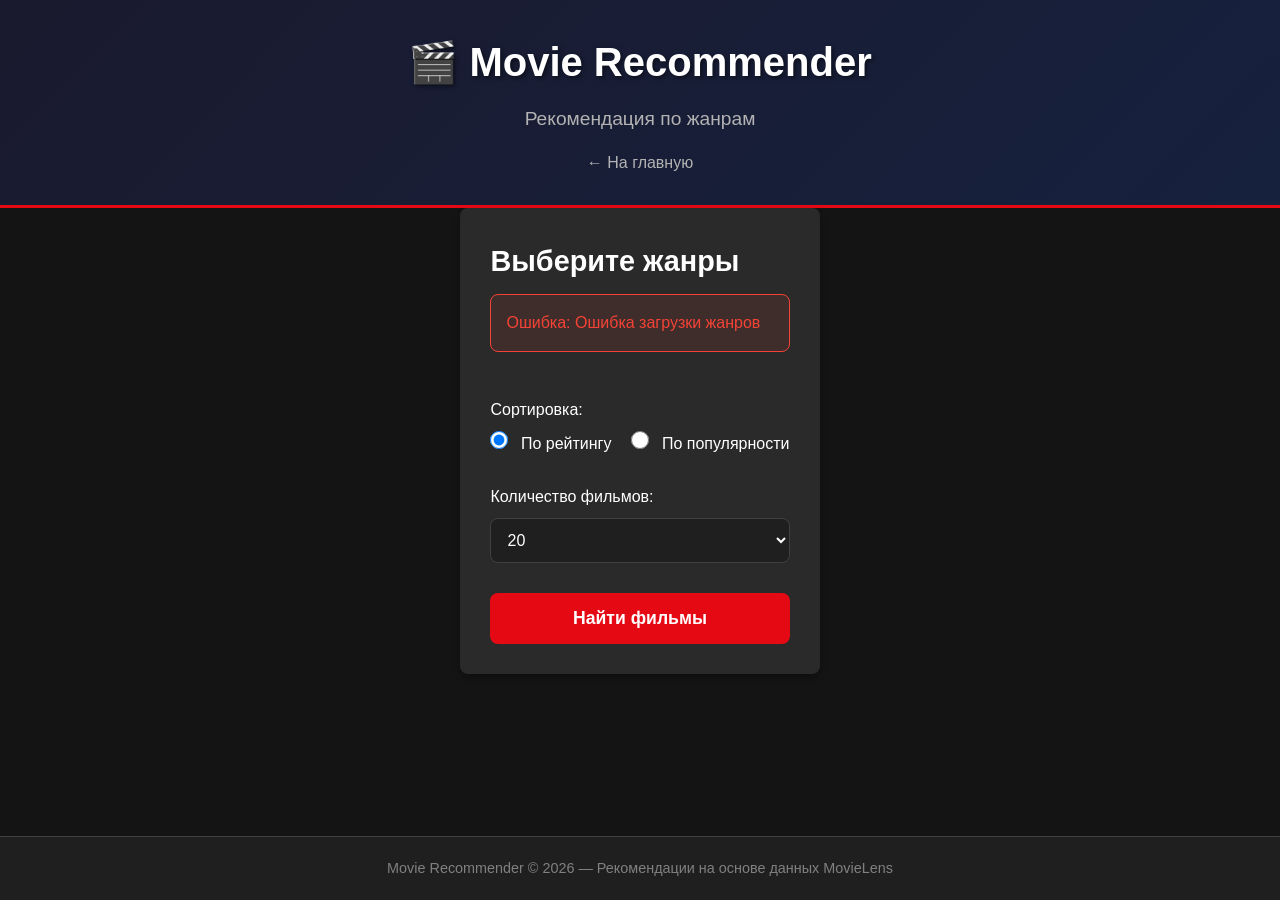
==== front/genre.html @ b052bd35 "Initial commit: Movie Recommender API + Frontend" ====
<!DOCTYPE html>
<html lang="ru">
<head>
    <meta charset="UTF-8">
    <meta name="viewport" content="width=device-width, initial-scale=1.0">
    <title>Рекомендация по жанрам — Movie Recommender</title>
    <link rel="stylesheet" href="/front/style.css">
</head>
<body>
    <header>
        <div class="container">
            <h1>🎬 Movie Recommender</h1>
            <p class="subtitle">Рекомендация по жанрам</p>
            <a href="/front/index.html" class="back-link">← На главную</a>
        </div>
    </header>

    <main class="container">
        <section class="form-section">
            <h2>Выберите жанры</h2>
            <form id="genre-form">
                <div class="genres-grid" id="genres-container">
                    <!-- Жанры будут загружены через JavaScript -->
                    <div class="loading">Загрузка жанров...</div>
                </div>

                <div class="form-group">
                    <label>Сортировка:</label>
                    <div class="radio-group">
                        <label class="radio-label">
                            <input type="radio" name="sort_by" value="rating" checked>
                            По рейтингу
                        </label>
                        <label class="radio-label">
                            <input type="radio" name="sort_by" value="popularity">
                            По популярности
                        </label>
                    </div>
                </div>

                <div class="form-group">
                    <label for="limit">Количество фильмов:</label>
                    <select id="limit" name="limit">
                        <option value="10">10</option>
                        <option value="20" selected>20</option>
                        <option value="30">30</option>
                        <option value="50">50</option>
                    </select>
                </div>

                <button type="submit" class="btn btn-primary btn-large">Найти фильмы</button>
            </form>
        </section>

        <section class="results-section" id="results-section" style="display: none;">
            <h2>Результаты <span id="results-count"></span></h2>
            <div class="movies-grid" id="movies-container">
                <!-- Фильмы будут загружены через JavaScript -->
            </div>
        </section>

        <section class="loading-section" id="loading-section" style="display: none;">
            <div class="loading-spinner"></div>
            <p>Ищем лучшие фильмы для вас...</p>
        </section>
    </main>

    <footer>
        <div class="container">
            <p>Movie Recommender © 2026 — Рекомендации на основе данных MovieLens</p>
        </div>
    </footer>

    <script src="/front/script.js"></script>
    <script>
        document.addEventListener('DOMContentLoaded', () => {
            loadGenres();
            document.getElementById('genre-form').addEventListener('submit', handleGenreSearch);
        });
    </script>
</body>
</html>
---- front/style.css ----
/* ===== ОБЩИЕ СТИЛИ ===== */
* {
    margin: 0;
    padding: 0;
    box-sizing: border-box;
}

:root {
    --primary-color: #e50914;
    --primary-hover: #b20710;
    --bg-dark: #141414;
    --bg-card: #1f1f1f;
    --bg-form: #2a2a2a;
    --text-primary: #ffffff;
    --text-secondary: #b3b3b3;
    --text-muted: #808080;
    --border-color: #404040;
    --success-color: #4caf50;
    --shadow: 0 4px 6px rgba(0, 0, 0, 0.3);
    --shadow-hover: 0 8px 12px rgba(0, 0, 0, 0.4);
    --radius: 8px;
}

body {
    font-family: 'Segoe UI', Tahoma, Geneva, Verdana, sans-serif;
    background-color: var(--bg-dark);
    color: var(--text-primary);
    line-height: 1.6;
    min-height: 100vh;
    display: flex;
    flex-direction: column;
}

.container {
    max-width: 1200px;
    margin: 0 auto;
    padding: 0 20px;
}

/* ===== HEADER ===== */
header {
    background: linear-gradient(135deg, #1a1a2e 0%, #16213e 100%);
    padding: 30px 0;
    text-align: center;
    border-bottom: 3px solid var(--primary-color);
}

header h1 {
    font-size: 2.5rem;
    margin-bottom: 10px;
    text-shadow: 2px 2px 4px rgba(0, 0, 0, 0.5);
}

.subtitle {
    font-size: 1.2rem;
    color: var(--text-secondary);
}

.back-link {
    display: inline-block;
    margin-top: 15px;
    color: var(--text-secondary);
    text-decoration: none;
    transition: color 0.3s;
}

.back-link:hover {
    color: var(--primary-color);
}

/* ===== MAIN ===== */
main {
    flex: 1;
    padding: 40px 0;
}

/* ===== ГЛАВНАЯ СТРАНИЦА ===== */
.intro {
    text-align: center;
    margin-bottom: 40px;
}

.intro h2 {
    font-size: 2rem;
    margin-bottom: 15px;
}

.intro p {
    font-size: 1.1rem;
    color: var(--text-secondary);
    max-width: 700px;
    margin: 0 auto;
}

/* ===== КАРТОЧКИ ФУНКЦИЙ ===== */
.features {
    display: grid;
    grid-template-columns: repeat(auto-fit, minmax(350px, 1fr));
    gap: 30px;
    margin-bottom: 60px;
}

.feature-card {
    background: var(--bg-card);
    border-radius: var(--radius);
    padding: 30px;
    box-shadow: var(--shadow);
    transition: transform 0.3s, box-shadow 0.3s;
}

.feature-card:hover {
    transform: translateY(-5px);
    box-shadow: var(--shadow-hover);
}

.feature-icon {
    font-size: 3rem;
    margin-bottom: 15px;
}

.feature-card h3 {
    font-size: 1.5rem;
    margin-bottom: 15px;
}

.feature-card p {
    color: var(--text-secondary);
    margin-bottom: 20px;
}

.feature-list {
    list-style: none;
    margin-bottom: 25px;
}

.feature-list li {
    padding: 8px 0;
    padding-left: 25px;
    position: relative;
    color: var(--text-secondary);
}

.feature-list li::before {
    content: "✓";
    position: absolute;
    left: 0;
    color: var(--success-color);
    font-weight: bold;
}

/* ===== ШАГИ ===== */
.how-it-works {
    text-align: center;
    padding: 40px 0;
    border-top: 1px solid var(--border-color);
}

.how-it-works h2 {
    font-size: 1.8rem;
    margin-bottom: 30px;
}

.steps {
    display: flex;
    justify-content: center;
    gap: 40px;
    flex-wrap: wrap;
}

.step {
    text-align: center;
    max-width: 200px;
}

.step-number {
    width: 50px;
    height: 50px;
    background: var(--primary-color);
    border-radius: 50%;
    display: flex;
    align-items: center;
    justify-content: center;
    font-size: 1.5rem;
    font-weight: bold;
    margin: 0 auto 15px;
}

.step p {
    color: var(--text-secondary);
}

/* ===== ФОРМЫ ===== */
.form-section {
    background: var(--bg-form);
    border-radius: var(--radius);
    padding: 30px;
    margin-bottom: 40px;
    box-shadow: var(--shadow);
}

.form-section h2 {
    font-size: 1.8rem;
    margin-bottom: 10px;
}

.form-description {
    color: var(--text-secondary);
    margin-bottom: 25px;
}

.form-group {
    margin-bottom: 20px;
}

.form-group label {
    display: block;
    margin-bottom: 8px;
    font-weight: 500;
}

.form-group input[type="number"],
.form-group select {
    width: 100%;
    padding: 12px;
    border: 1px solid var(--border-color);
    border-radius: var(--radius);
    background: var(--bg-card);
    color: var(--text-primary);
    font-size: 1rem;
}

.form-group input:focus,
.form-group select:focus {
    outline: none;
    border-color: var(--primary-color);
    box-shadow: 0 0 0 3px rgba(229, 9, 20, 0.2);
}

/* ===== ЧЕКБОКСЫ ЖАНРОВ ===== */
.genres-grid {
    display: grid;
    grid-template-columns: repeat(auto-fill, minmax(180px, 1fr));
    gap: 12px;
    margin-bottom: 25px;
}

.genre-checkbox {
    display: flex;
    align-items: center;
    padding: 12px 15px;
    background: var(--bg-card);
    border: 2px solid var(--border-color);
    border-radius: var(--radius);
    cursor: pointer;
    transition: border-color 0.3s, background 0.3s;
}

.genre-checkbox:hover {
    border-color: var(--primary-color);
}

.genre-checkbox input[type="checkbox"] {
    margin-right: 10px;
    width: 18px;
    height: 18px;
    cursor: pointer;
}

.genre-checkbox input[type="checkbox"]:checked + span {
    color: var(--primary-color);
    font-weight: 600;
}

.genre-checkbox:has(input:checked) {
    border-color: var(--primary-color);
    background: rgba(229, 9, 20, 0.1);
}

/* ===== РАДИОКНОПКИ ===== */
.radio-group {
    display: flex;
    gap: 20px;
}

.radio-label {
    display: flex;
    align-items: center;
    cursor: pointer;
}

.radio-label input[type="radio"] {
    margin-right: 8px;
    width: 18px;
    height: 18px;
    cursor: pointer;
}

/* ===== КНОПКИ ===== */
.btn {
    display: inline-block;
    padding: 12px 24px;
    border: none;
    border-radius: var(--radius);
    font-size: 1rem;
    font-weight: 600;
    cursor: pointer;
    text-decoration: none;
    transition: background 0.3s, transform 0.2s;
}

.btn-primary {
    background: var(--primary-color);
    color: white;
}

.btn-primary:hover {
    background: var(--primary-hover);
    transform: translateY(-2px);
}

.btn-large {
    padding: 15px 40px;
    font-size: 1.1rem;
    width: 100%;
    margin-top: 10px;
}

/* ===== РЕЗУЛЬТАТЫ ===== */
.results-section {
    margin-bottom: 40px;
}

.results-section h2 {
    font-size: 1.8rem;
    margin-bottom: 20px;
}

#results-count {
    color: var(--text-muted);
    font-weight: normal;
}

.movies-grid {
    display: grid;
    grid-template-columns: repeat(auto-fill, minmax(250px, 1fr));
    gap: 20px;
}

.movie-card {
    background: var(--bg-card);
    border-radius: var(--radius);
    overflow: hidden;
    box-shadow: var(--shadow);
    transition: transform 0.3s, box-shadow 0.3s;
}

.movie-card:hover {
    transform: translateY(-5px);
    box-shadow: var(--shadow-hover);
}

.movie-poster {
    width: 100%;
    height: 350px;
    object-fit: cover;
    background: var(--bg-form);
}

.movie-poster.no-image {
    display: flex;
    align-items: center;
    justify-content: center;
    font-size: 4rem;
    color: var(--text-muted);
}

.movie-info {
    padding: 15px;
}

.movie-title {
    font-size: 1.1rem;
    font-weight: 600;
    margin-bottom: 10px;
    white-space: nowrap;
    overflow: hidden;
    text-overflow: ellipsis;
}

.movie-genres {
    display: flex;
    flex-wrap: wrap;
    gap: 5px;
    margin-bottom: 10px;
}

.genre-tag {
    background: rgba(229, 9, 20, 0.2);
    color: var(--primary-color);
    padding: 4px 8px;
    border-radius: 4px;
    font-size: 0.8rem;
}

.movie-rating {
    display: flex;
    align-items: center;
    justify-content: space-between;
    color: var(--text-secondary);
    font-size: 0.9rem;
}

.rating-value {
    color: #ffc107;
    font-weight: bold;
}

.predicted-rating {
    color: #4caf50;
    font-weight: bold;
}

/* ===== ЗАГРУЗКА ===== */
.loading-section {
    text-align: center;
    padding: 60px 20px;
}

.loading-spinner {
    width: 50px;
    height: 50px;
    border: 4px solid var(--border-color);
    border-top-color: var(--primary-color);
    border-radius: 50%;
    animation: spin 1s linear infinite;
    margin: 0 auto 20px;
}

@keyframes spin {
    to { transform: rotate(360deg); }
}

.loading {
    text-align: center;
    padding: 20px;
    color: var(--text-muted);
}

/* ===== ОШИБКА ===== */
.error-message {
    background: rgba(244, 67, 54, 0.1);
    border: 1px solid #f44336;
    color: #f44336;
    padding: 15px;
    border-radius: var(--radius);
    margin-bottom: 20px;
}

/* ===== FOOTER ===== */
footer {
    background: var(--bg-card);
    padding: 20px 0;
    text-align: center;
    border-top: 1px solid var(--border-color);
    margin-top: auto;
}

footer p {
    color: var(--text-muted);
    font-size: 0.9rem;
}

/* ===== АДАПТИВНОСТЬ ===== */
@media (max-width: 768px) {
    header h1 {
        font-size: 2rem;
    }

    .features {
        grid-template-columns: 1fr;
    }

    .steps {
        flex-direction: column;
        align-items: center;
    }

    .genres-grid {
        grid-template-columns: repeat(auto-fill, minmax(150px, 1fr));
    }

    .movies-grid {
        grid-template-columns: repeat(auto-fill, minmax(200px, 1fr));
    }

    .radio-group {
        flex-direction: column;
        gap: 10px;
    }
}
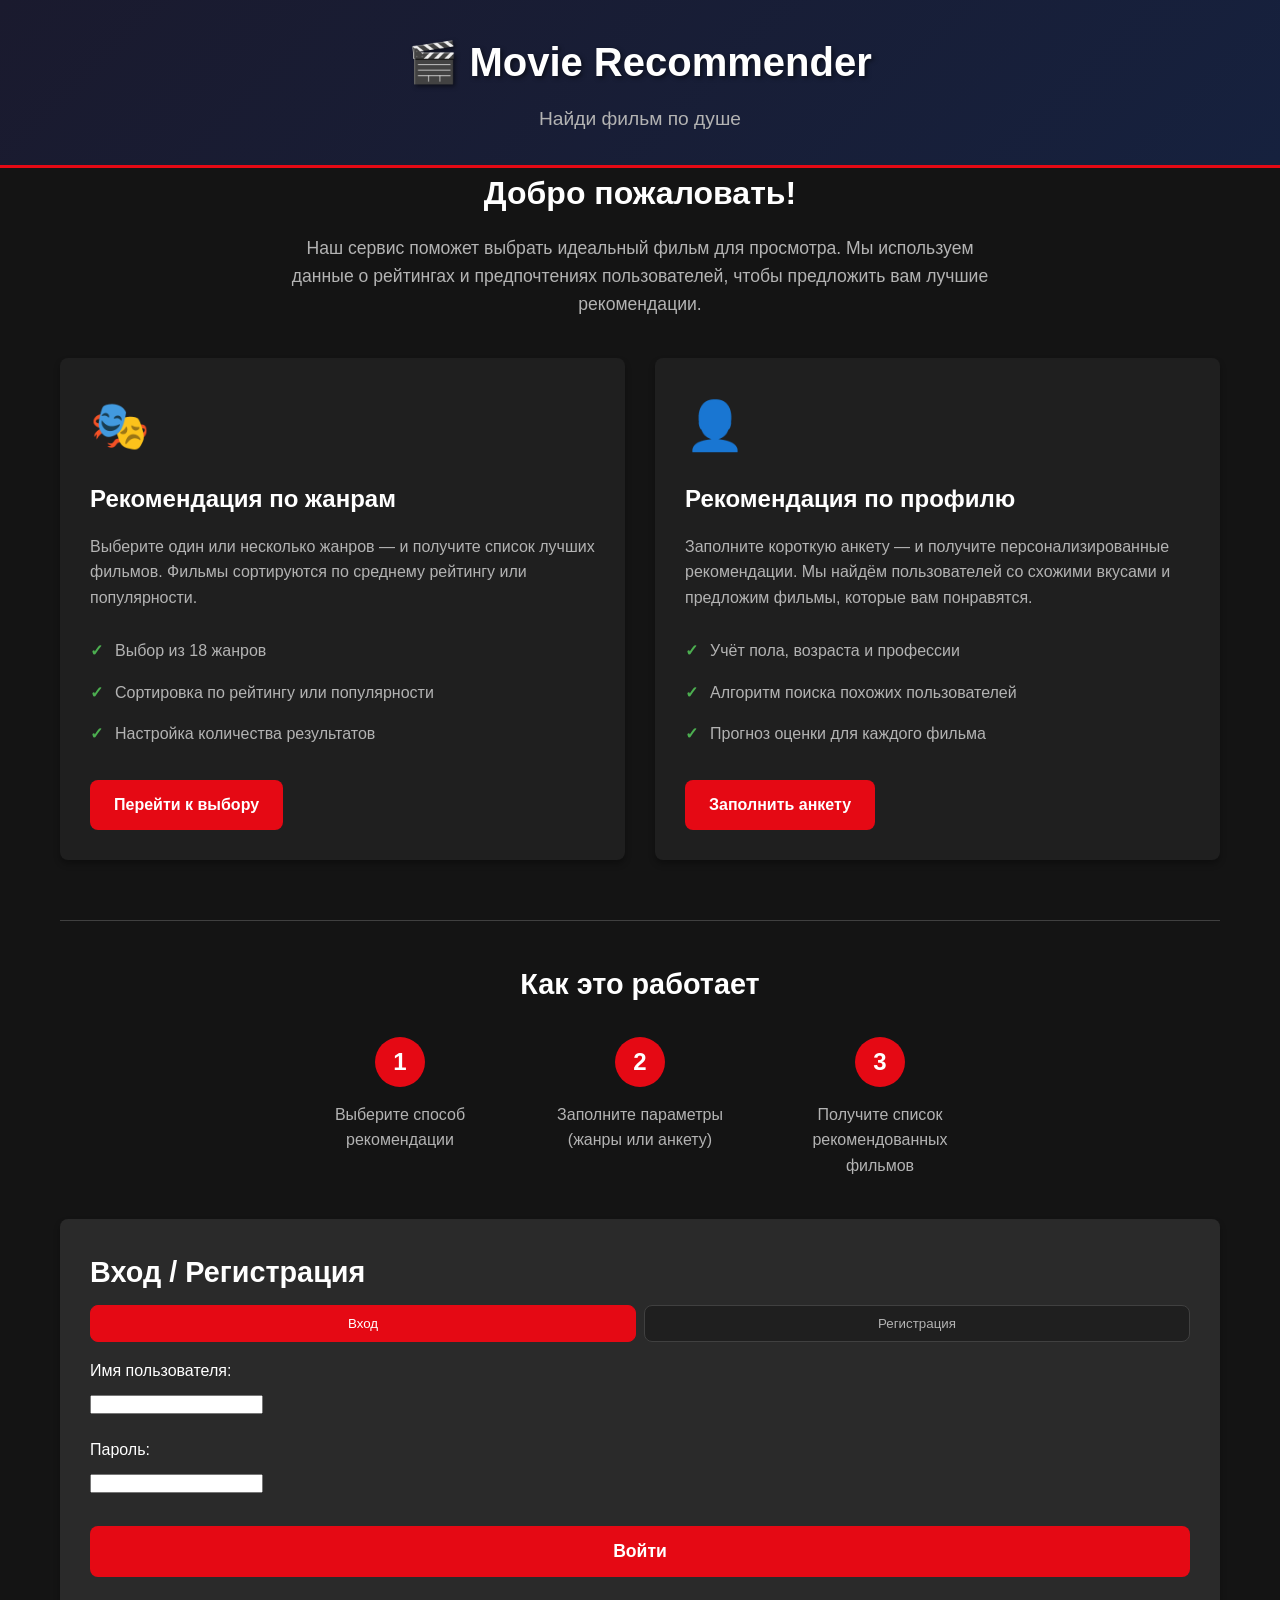
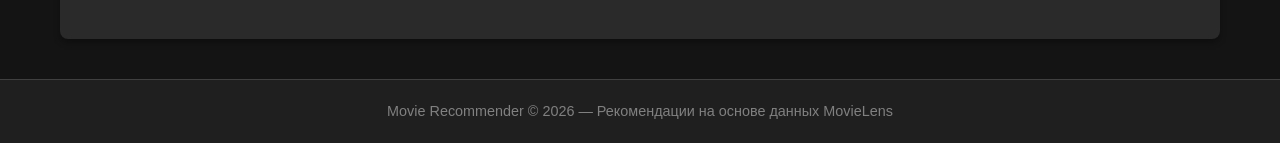
==== commit 55fd90c1: "www" ====
--- a/front/genre.html
+++ b/front/genre.html
@@ -4,14 +4,14 @@
     <meta charset="UTF-8">
     <meta name="viewport" content="width=device-width, initial-scale=1.0">
     <title>Рекомендация по жанрам — Movie Recommender</title>
-    <link rel="stylesheet" href="/front/style.css">
+    <link rel="stylesheet" href="style.css">
 </head>
 <body>
     <header>
         <div class="container">
             <h1>🎬 Movie Recommender</h1>
             <p class="subtitle">Рекомендация по жанрам</p>
-            <a href="/front/index.html" class="back-link">← На главную</a>
+            <a href="index.html" class="back-link">← На главную</a>
         </div>
     </header>
 
@@ -71,12 +71,19 @@
         </div>
     </footer>
 
-    <script src="/front/script.js"></script>
+    <script src="script.js"></script>
     <script>
         document.addEventListener('DOMContentLoaded', () => {
+            // Проверяем, что пользователь зарегистрирован
+            if (!getStoredUserId()) {
+                alert("Зарегистрируйтесь для получения рекомендаций");
+                window.location.href = '/front/index.html';
+                return;
+            }
+            
             loadGenres();
             document.getElementById('genre-form').addEventListener('submit', handleGenreSearch);
         });
     </script>
 </body>
-</html>
+</html>
--- a/front/style.css
+++ b/front/style.css
@@ -470,6 +470,94 @@
     font-size: 0.9rem;
 }
 
+/* ===== СТИЛИ ДЛЯ КНОПОК РЕЙТИНГА ===== */
+.rating-buttons {
+    display: flex;
+    gap: 4px;
+    margin-top: 8px;
+}
+
+.rate-btn {
+    padding: 4px 12px;
+    border: 1px solid #ccc;
+    border-radius: 4px;
+    cursor: pointer;
+    background: #fff;
+    transition: all 0.2s;
+}
+
+.rate-btn:hover {
+    background: #007bff;
+    color: white;
+}
+
+.rate-btn:disabled {
+    opacity: 0.5;
+    cursor: not-allowed;
+}
+
+/* ===== СТИЛИ ДЛЯ ВКЛАДОК АУТЕНТИФИКАЦИИ ===== */
+.tab-btn {
+    padding: 10px 20px;
+    border: 1px solid var(--border-color);
+    border-radius: var(--radius);
+    background: var(--bg-card);
+    color: var(--text-secondary);
+    cursor: pointer;
+    transition: all 0.3s;
+    flex: 1;
+}
+
+.tab-btn.active {
+    background: var(--primary-color);
+    color: white;
+    border-color: var(--primary-color);
+}
+
+.tab-btn:hover:not(.active) {
+    background: var(--bg-form);
+}
+
+/* ===== СТИЛИ ДЛЯ СООБЩЕНИЙ ОШИБОК АУТЕНТИФИКАЦИИ ===== */
+#auth-message {
+    padding: 10px;
+    border-radius: var(--radius);
+    margin-top: 15px;
+    text-align: center;
+}
+
+/* ===== СТИЛИ ДЛЯ СПИСКА ОЦЕНОК ===== */
+#my-ratings-list {
+    list-style: none;
+    padding: 0;
+}
+
+#my-ratings-list li {
+    padding: 12px;
+    border-bottom: 1px solid #eee;
+}
+
+.rating-stars {
+    color: #ffc107;
+}
+
+/* ===== СТИЛИ ДЛЯ КНОПКИ НАЗАД ===== */
+.back-link {
+    display: inline-block;
+    margin-top: 15px;
+    color: var(--text-secondary);
+    text-decoration: none;
+    transition: color 0.3s;
+    padding: 8px 12px;
+    border-radius: 4px;
+    background: rgba(255,255,255,0.1);
+}
+
+.back-link:hover {
+    color: var(--primary-color);
+    background: rgba(229, 9, 20, 0.2);
+}
+
 /* ===== АДАПТИВНОСТЬ ===== */
 @media (max-width: 768px) {
     header h1 {
